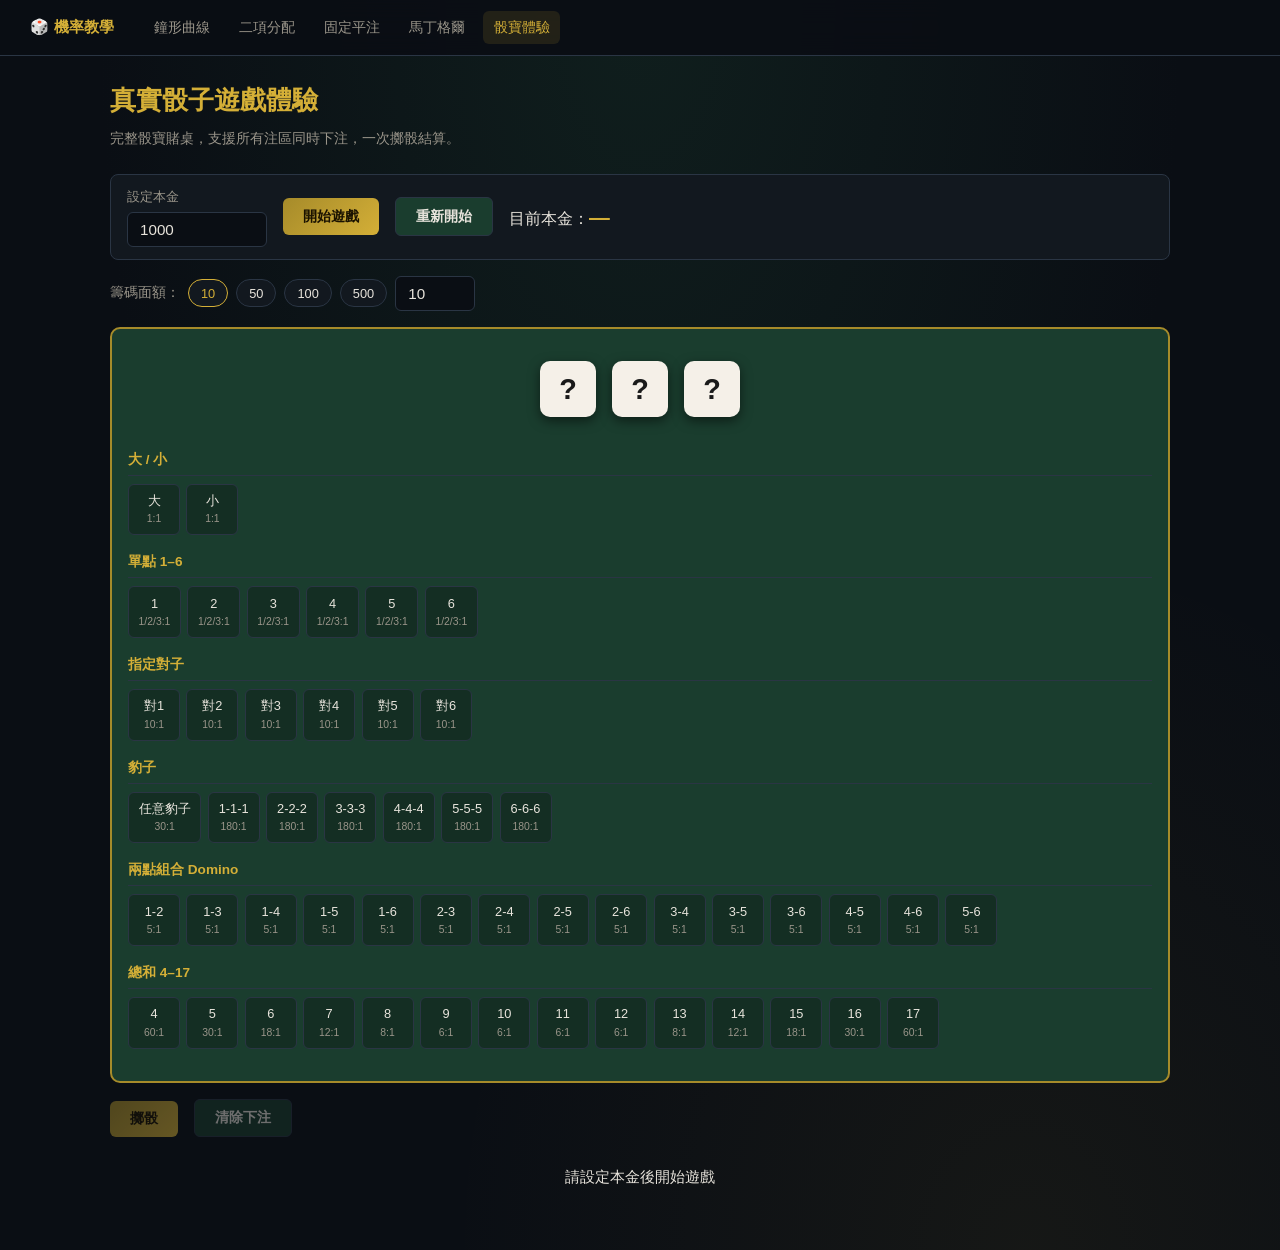
==== modules/sicbo3.html @ c29eff12 "建立機率統計教學互動網站：五大模組、深色賭場風、骰寶引擎 Co-authored-by: Cursor <cursoragent@cursor.com>" ====
<!DOCTYPE html>
<html lang="zh-TW">
<head>
  <meta charset="UTF-8">
  <meta name="viewport" content="width=device-width, initial-scale=1.0">
  <title>骰寶體驗 — 機率教學</title>
  <link rel="stylesheet" href="../css/style.css">
</head>
<body data-depth="module">
  <div class="container">
    <h1 class="page-title">真實骰子遊戲體驗</h1>
    <p class="page-desc">完整骰寶賭桌，支援所有注區同時下注，一次擲骰結算。</p>

    <div class="bankroll-bar">
      <div class="form-group">
        <label for="bankroll-input">設定本金</label>
        <input type="number" id="bankroll-input" min="100" value="1000">
      </div>
      <button class="btn btn-primary" id="btn-start">開始遊戲</button>
      <button class="btn btn-secondary" id="btn-reset">重新開始</button>
      <div>目前本金：<span class="bankroll-amount" id="bankroll">—</span></div>
    </div>

    <div class="chip-input-row">
      <span style="font-size:0.85rem;color:var(--text-muted)">籌碼面額：</span>
      <button class="chip-btn selected" data-chip="10">10</button>
      <button class="chip-btn" data-chip="50">50</button>
      <button class="chip-btn" data-chip="100">100</button>
      <button class="chip-btn" data-chip="500">500</button>
      <input type="number" id="chip-value" min="1" value="10" style="width:80px">
    </div>

    <div class="sicbo-table">
      <div class="dice-display">
        <div class="die" id="die1">?</div>
        <div class="die" id="die2">?</div>
        <div class="die" id="die3">?</div>
      </div>
      <div id="bet-table"></div>
    </div>

    <div class="control-row" style="margin-bottom:1rem">
      <button class="btn btn-primary" id="btn-roll" disabled>擲骰</button>
      <button class="btn btn-secondary" id="btn-clear" disabled>清除下注</button>
    </div>
    <div class="result-msg" id="result-msg">請設定本金後開始遊戲</div>
  </div>
  <script src="../js/main.js"></script>
  <script src="../js/sicbo-engine.js"></script>
  <script src="../js/modules/sicbo-game.js"></script>
</body>
</html>
---- css/style.css ----
/* 深色賭場風 — 機率統計教學網站 */
:root {
  --bg-deep: #0a0e14;
  --bg-card: #12181f;
  --bg-felt: #1a3d2e;
  --bg-felt-light: #245a42;
  --gold: #d4af37;
  --gold-dim: #a68b2a;
  --text: #e8e4dc;
  --text-muted: #9a958a;
  --accent-red: #c94a4a;
  --accent-green: #4caf7a;
  --border: #2a3544;
  --shadow: rgba(0, 0, 0, 0.5);
  --radius: 10px;
  --nav-h: 56px;
}

*, *::before, *::after { box-sizing: border-box; margin: 0; padding: 0; }

html { scroll-behavior: smooth; }

body {
  font-family: "Segoe UI", "Microsoft JhengHei", "PingFang TC", sans-serif;
  background: var(--bg-deep);
  background-image:
    radial-gradient(ellipse at 50% 0%, rgba(26, 61, 46, 0.35) 0%, transparent 60%),
    radial-gradient(ellipse at 80% 100%, rgba(212, 175, 55, 0.06) 0%, transparent 40%);
  color: var(--text);
  min-height: 100vh;
  line-height: 1.6;
}

/* ── 導航欄 ── */
.site-nav {
  position: sticky;
  top: 0;
  z-index: 100;
  height: var(--nav-h);
  background: rgba(10, 14, 20, 0.92);
  backdrop-filter: blur(12px);
  border-bottom: 1px solid var(--border);
  display: flex;
  align-items: center;
  padding: 0 1.25rem;
  gap: 0.5rem;
  overflow-x: auto;
  white-space: nowrap;
}

.site-nav .nav-brand {
  font-weight: 700;
  color: var(--gold);
  text-decoration: none;
  margin-right: 0.75rem;
  flex-shrink: 0;
  font-size: 0.95rem;
}

.site-nav a {
  color: var(--text-muted);
  text-decoration: none;
  padding: 0.35rem 0.65rem;
  border-radius: 6px;
  font-size: 0.85rem;
  transition: color 0.15s, background 0.15s;
  flex-shrink: 0;
}

.site-nav a:hover { color: var(--text); background: rgba(255,255,255,0.06); }
.site-nav a.active { color: var(--gold); background: rgba(212,175,55,0.12); }

/* ── 版面 ── */
.container {
  max-width: 1100px;
  margin: 0 auto;
  padding: 1.5rem 1.25rem 3rem;
}

.page-title {
  font-size: 1.6rem;
  color: var(--gold);
  margin-bottom: 0.35rem;
}

.page-desc {
  color: var(--text-muted);
  font-size: 0.9rem;
  margin-bottom: 1.5rem;
}

/* ── 首頁卡片 ── */
.module-grid {
  display: grid;
  grid-template-columns: repeat(auto-fill, minmax(200px, 1fr));
  gap: 1.25rem;
  margin-top: 1rem;
}

.module-card {
  display: block;
  background: var(--bg-card);
  border: 1px solid var(--border);
  border-radius: var(--radius);
  padding: 1.5rem 1.25rem;
  text-decoration: none;
  color: var(--text);
  transition: transform 0.2s, border-color 0.2s, box-shadow 0.2s;
  position: relative;
  overflow: hidden;
}

.module-card::before {
  content: "";
  position: absolute;
  top: 0; left: 0; right: 0;
  height: 3px;
  background: linear-gradient(90deg, var(--gold-dim), var(--gold), var(--gold-dim));
  opacity: 0.6;
}

.module-card:hover {
  transform: translateY(-3px);
  border-color: var(--gold-dim);
  box-shadow: 0 8px 24px var(--shadow);
}

.module-card .card-icon {
  font-size: 2rem;
  margin-bottom: 0.5rem;
}

.module-card h2 {
  font-size: 1.1rem;
  color: var(--gold);
  margin-bottom: 0.25rem;
}

.module-card p {
  font-size: 0.82rem;
  color: var(--text-muted);
}

/* ── 控制面板 ── */
.control-panel {
  background: var(--bg-card);
  border: 1px solid var(--border);
  border-radius: var(--radius);
  padding: 1.25rem;
  margin-bottom: 1.25rem;
}

.control-row {
  display: flex;
  flex-wrap: wrap;
  gap: 1rem;
  align-items: flex-end;
}

.form-group {
  display: flex;
  flex-direction: column;
  gap: 0.3rem;
}

.form-group label {
  font-size: 0.8rem;
  color: var(--text-muted);
}

input[type="number"],
input[type="text"],
select {
  background: var(--bg-deep);
  border: 1px solid var(--border);
  border-radius: 6px;
  color: var(--text);
  padding: 0.5rem 0.75rem;
  font-size: 0.95rem;
  width: 140px;
}

input:focus, select:focus {
  outline: none;
  border-color: var(--gold-dim);
}

.btn {
  display: inline-flex;
  align-items: center;
  justify-content: center;
  gap: 0.4rem;
  padding: 0.55rem 1.25rem;
  border: none;
  border-radius: 6px;
  font-size: 0.9rem;
  font-weight: 600;
  cursor: pointer;
  transition: background 0.15s, transform 0.1s;
}

.btn:active { transform: scale(0.97); }

.btn-primary {
  background: linear-gradient(135deg, var(--gold-dim), var(--gold));
  color: #1a1200;
}

.btn-primary:hover { filter: brightness(1.1); }

.btn-secondary {
  background: var(--bg-felt);
  color: var(--text);
  border: 1px solid var(--border);
}

.btn-secondary:hover { background: var(--bg-felt-light); }

.btn:disabled {
  opacity: 0.45;
  cursor: not-allowed;
}

/* ── 統計列 ── */
.stats-bar {
  display: flex;
  flex-wrap: wrap;
  gap: 1rem;
  margin-bottom: 1rem;
}

.stat-item {
  background: var(--bg-card);
  border: 1px solid var(--border);
  border-radius: 8px;
  padding: 0.65rem 1rem;
  min-width: 120px;
}

.stat-item .stat-label {
  font-size: 0.75rem;
  color: var(--text-muted);
}

.stat-item .stat-value {
  font-size: 1.15rem;
  font-weight: 700;
  color: var(--gold);
}

.stat-item .stat-value.positive { color: var(--accent-green); }
.stat-item .stat-value.negative { color: var(--accent-red); }

/* ── 圖表區 ── */
.chart-panel {
  background: var(--bg-card);
  border: 1px solid var(--border);
  border-radius: var(--radius);
  padding: 1rem;
  margin-bottom: 1.25rem;
  overflow: hidden;
}

.chart-panel svg { display: block; width: 100%; }

/* ── 鐘形曲線長條圖 ── */
.bell-chart {
  display: flex;
  align-items: flex-end;
  justify-content: center;
  gap: 1px;
  height: 280px;
  padding: 1rem 0.5rem 2rem;
  background: var(--bg-felt);
  border-radius: 8px;
  border: 1px solid var(--border);
  overflow-x: auto;
}

.bell-bar-wrap {
  display: flex;
  flex-direction: column;
  align-items: center;
  flex: 1;
  min-width: 0;
  max-width: 48px;
}

.bell-bar {
  width: 100%;
  max-width: 36px;
  background: linear-gradient(180deg, var(--gold), var(--gold-dim));
  border-radius: 3px 3px 0 0;
  min-height: 2px;
  transition: height 0.3s;
}

.bell-bar-wrap .bar-label {
  font-size: 0.65rem;
  color: var(--text-muted);
  margin-top: 4px;
  white-space: nowrap;
}

.bell-bar-wrap .bar-count {
  font-size: 0.6rem;
  color: var(--gold);
  margin-bottom: 2px;
  writing-mode: vertical-rl;
  transform: rotate(180deg);
  max-height: 60px;
  overflow: hidden;
}

.bell-chart.dense-mode .bar-count,
.bell-chart.dense-mode .bar-label { display: none; }

.bell-chart.dense-mode .bell-bar-wrap { max-width: 12px; }
.bell-chart.dense-mode .bell-bar { max-width: 10px; }

/* ── 硬幣卡片列表 ── */
.coin-list {
  display: flex;
  flex-direction: column;
  gap: 0.5rem;
  max-height: 500px;
  overflow-y: auto;
}

.coin-card {
  background: var(--bg-card);
  border: 1px solid var(--border);
  border-radius: 8px;
  padding: 0.75rem 1rem;
}

.coin-card-header {
  display: flex;
  justify-content: space-between;
  align-items: center;
  margin-bottom: 0.4rem;
}

.coin-card-header .heads-count {
  font-weight: 700;
  color: var(--gold);
}

.coin-card-header .prob {
  font-size: 0.85rem;
  color: var(--text-muted);
}

.progress-bar {
  height: 8px;
  background: var(--bg-deep);
  border-radius: 4px;
  overflow: hidden;
}

.progress-fill {
  height: 100%;
  background: linear-gradient(90deg, var(--bg-felt-light), var(--accent-green));
  border-radius: 4px;
  transition: width 0.3s;
}

.coin-combos {
  margin-top: 0.5rem;
  font-size: 0.78rem;
  color: var(--text-muted);
  word-break: break-all;
  max-height: 80px;
  overflow-y: auto;
}

.mode-badge {
  display: inline-block;
  background: rgba(212,175,55,0.15);
  color: var(--gold);
  font-size: 0.75rem;
  padding: 0.2rem 0.6rem;
  border-radius: 4px;
  margin-bottom: 0.75rem;
}

/* ── 骰寶賭桌 (sicbo3) ── */
.sicbo-table {
  background: var(--bg-felt);
  border: 2px solid var(--gold-dim);
  border-radius: var(--radius);
  padding: 1rem;
  margin-bottom: 1rem;
}

.dice-display {
  display: flex;
  justify-content: center;
  gap: 1rem;
  padding: 1rem;
  margin-bottom: 1rem;
}

.die {
  width: 56px;
  height: 56px;
  background: #f5f0e8;
  border-radius: 10px;
  display: flex;
  align-items: center;
  justify-content: center;
  font-size: 1.8rem;
  font-weight: 800;
  color: #1a1a1a;
  box-shadow: 0 4px 12px var(--shadow);
  transition: transform 0.1s;
}

.die.rolling { animation: shake 0.09s infinite; }

@keyframes shake {
  0%, 100% { transform: rotate(-5deg) scale(1.05); }
  50% { transform: rotate(5deg) scale(0.95); }
}

.bankroll-bar {
  display: flex;
  flex-wrap: wrap;
  gap: 1rem;
  align-items: center;
  margin-bottom: 1rem;
  padding: 0.75rem 1rem;
  background: var(--bg-card);
  border-radius: 8px;
  border: 1px solid var(--border);
}

.bankroll-bar .bankroll-amount {
  font-size: 1.3rem;
  font-weight: 700;
  color: var(--gold);
}

.bet-section {
  margin-bottom: 1rem;
}

.bet-section h3 {
  font-size: 0.85rem;
  color: var(--gold);
  margin-bottom: 0.5rem;
  padding-bottom: 0.25rem;
  border-bottom: 1px solid var(--border);
}

.bet-grid {
  display: flex;
  flex-wrap: wrap;
  gap: 0.4rem;
}

.bet-cell {
  background: rgba(0,0,0,0.25);
  border: 1px solid var(--border);
  border-radius: 6px;
  padding: 0.4rem 0.6rem;
  cursor: pointer;
  font-size: 0.8rem;
  text-align: center;
  min-width: 52px;
  transition: background 0.15s, border-color 0.15s;
  user-select: none;
}

.bet-cell:hover { background: rgba(212,175,55,0.1); border-color: var(--gold-dim); }

.bet-cell.active {
  background: rgba(212,175,55,0.25);
  border-color: var(--gold);
  box-shadow: 0 0 8px rgba(212,175,55,0.3);
}

.bet-cell .bet-odds {
  display: block;
  font-size: 0.65rem;
  color: var(--text-muted);
}

.bet-cell .bet-stake {
  display: block;
  font-size: 0.7rem;
  color: var(--accent-green);
  margin-top: 2px;
}

.chip-input-row {
  display: flex;
  gap: 0.5rem;
  align-items: center;
  margin-bottom: 1rem;
  flex-wrap: wrap;
}

.chip-btn {
  padding: 0.35rem 0.75rem;
  background: var(--bg-card);
  border: 1px solid var(--border);
  border-radius: 20px;
  color: var(--text);
  cursor: pointer;
  font-size: 0.8rem;
}

.chip-btn:hover, .chip-btn.selected {
  border-color: var(--gold);
  color: var(--gold);
}

.result-msg {
  text-align: center;
  padding: 0.75rem;
  font-size: 0.95rem;
  min-height: 2.5rem;
}

.result-msg.win { color: var(--accent-green); }
.result-msg.lose { color: var(--accent-red); }

/* ── 響應式 ── */
@media (max-width: 600px) {
  .site-nav { padding: 0 0.75rem; }
  .module-grid { grid-template-columns: 1fr 1fr; }
  input[type="number"] { width: 100%; }
  .control-row { flex-direction: column; align-items: stretch; }
}
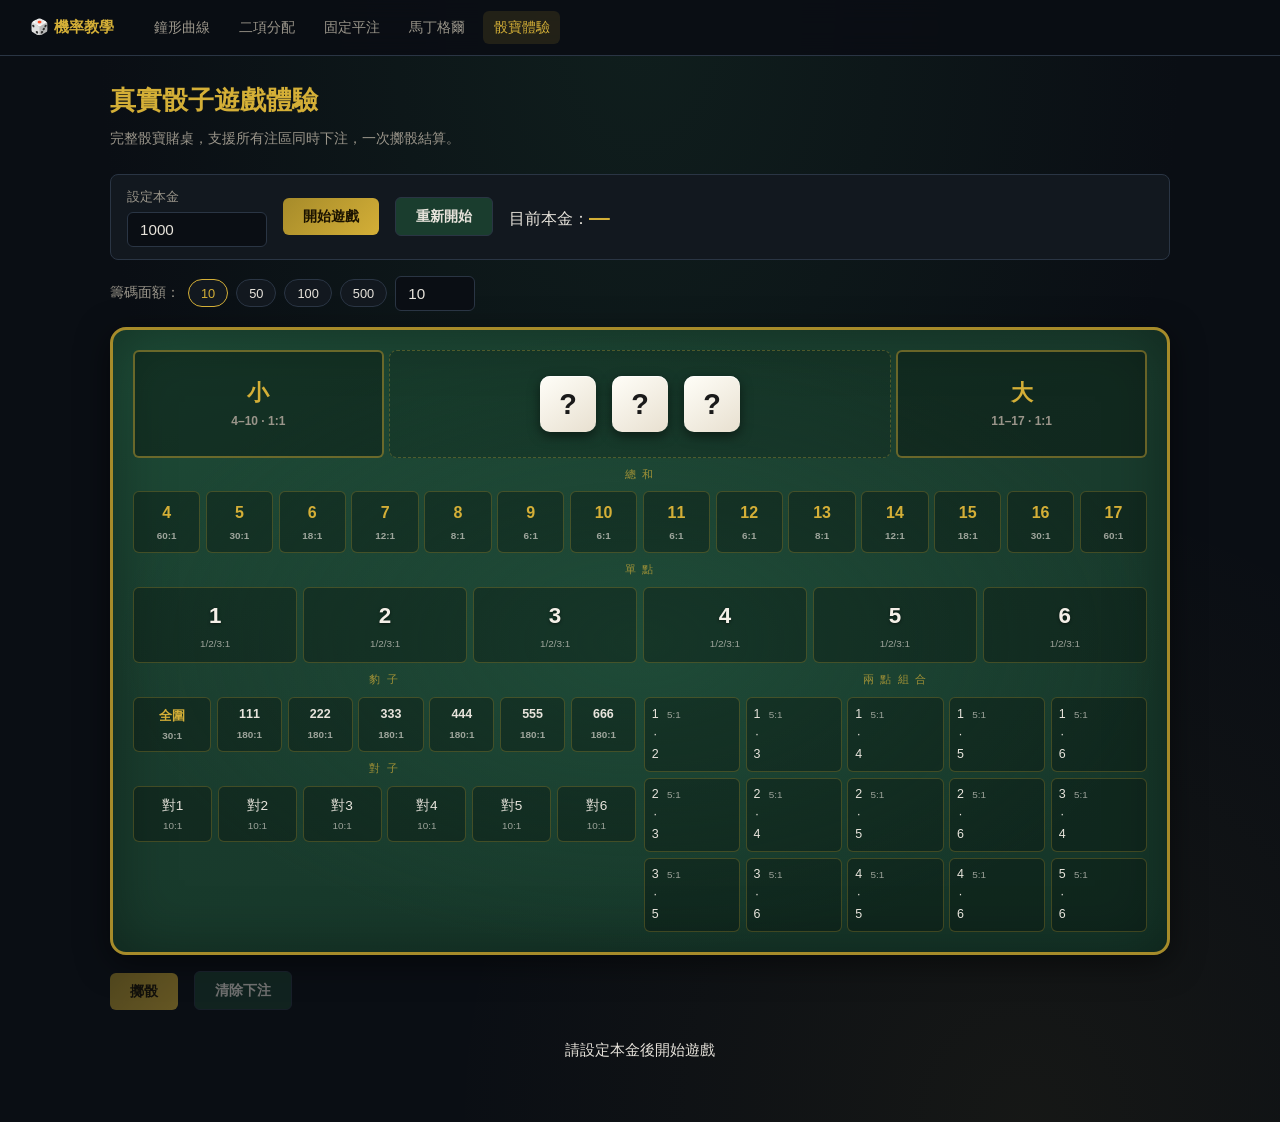
==== commit 11c46b3e: "修正鐘形曲線標籤、消除巢狀捲軸、重排骰寶真實賭桌布局 Co-authored-by: Cursor <cursoragent@cursor.com>" ====
--- a/modules/sicbo3.html
+++ b/modules/sicbo3.html
@@ -31,11 +31,6 @@
     </div>
 
     <div class="sicbo-table">
-      <div class="dice-display">
-        <div class="die" id="die1">?</div>
-        <div class="die" id="die2">?</div>
-        <div class="die" id="die3">?</div>
-      </div>
       <div id="bet-table"></div>
     </div>
 
--- a/css/style.css
+++ b/css/style.css
@@ -36,16 +36,15 @@
   position: sticky;
   top: 0;
   z-index: 100;
-  height: var(--nav-h);
+  min-height: var(--nav-h);
   background: rgba(10, 14, 20, 0.92);
   backdrop-filter: blur(12px);
   border-bottom: 1px solid var(--border);
   display: flex;
-  align-items: center;
-  padding: 0 1.25rem;
-  gap: 0.5rem;
-  overflow-x: auto;
-  white-space: nowrap;
+  flex-wrap: wrap;
+  align-items: center;
+  padding: 0.5rem 1.25rem;
+  gap: 0.35rem 0.5rem;
 }
 
 .site-nav .nav-brand {
@@ -267,23 +266,33 @@
 .bell-chart {
   display: flex;
   align-items: flex-end;
-  justify-content: center;
+  justify-content: stretch;
   gap: 1px;
-  height: 280px;
-  padding: 1rem 0.5rem 2rem;
+  min-height: 300px;
+  padding: 2rem 0.5rem 1.75rem;
   background: var(--bg-felt);
   border-radius: 8px;
   border: 1px solid var(--border);
-  overflow-x: auto;
 }
 
 .bell-bar-wrap {
   display: flex;
   flex-direction: column;
   align-items: center;
+  justify-content: flex-end;
   flex: 1;
   min-width: 0;
   max-width: 48px;
+  height: 240px;
+}
+
+.bell-bar-stack {
+  display: flex;
+  flex-direction: column;
+  align-items: center;
+  justify-content: flex-end;
+  width: 100%;
+  flex: 1;
 }
 
 .bell-bar {
@@ -298,33 +307,33 @@
 .bell-bar-wrap .bar-label {
   font-size: 0.65rem;
   color: var(--text-muted);
-  margin-top: 4px;
+  margin-top: 6px;
+  flex-shrink: 0;
+}
+
+.bell-bar-wrap .bar-count {
+  font-size: 0.58rem;
+  color: var(--gold);
+  margin-bottom: 3px;
+  text-align: center;
   white-space: nowrap;
-}
-
-.bell-bar-wrap .bar-count {
-  font-size: 0.6rem;
-  color: var(--gold);
-  margin-bottom: 2px;
-  writing-mode: vertical-rl;
-  transform: rotate(180deg);
-  max-height: 60px;
-  overflow: hidden;
+  line-height: 1.2;
+  flex-shrink: 0;
+  max-width: 100%;
+  overflow: visible;
 }
 
 .bell-chart.dense-mode .bar-count,
 .bell-chart.dense-mode .bar-label { display: none; }
 
-.bell-chart.dense-mode .bell-bar-wrap { max-width: 12px; }
-.bell-chart.dense-mode .bell-bar { max-width: 10px; }
+.bell-chart.dense-mode .bell-bar-wrap { max-width: none; }
+.bell-chart.dense-mode .bell-bar { max-width: 100%; }
 
 /* ── 硬幣卡片列表 ── */
 .coin-list {
   display: flex;
   flex-direction: column;
   gap: 0.5rem;
-  max-height: 500px;
-  overflow-y: auto;
 }
 
 .coin-card {
@@ -370,8 +379,7 @@
   font-size: 0.78rem;
   color: var(--text-muted);
   word-break: break-all;
-  max-height: 80px;
-  overflow-y: auto;
+  line-height: 1.5;
 }
 
 .mode-badge {
@@ -386,25 +394,29 @@
 
 /* ── 骰寶賭桌 (sicbo3) ── */
 .sicbo-table {
-  background: var(--bg-felt);
-  border: 2px solid var(--gold-dim);
-  border-radius: var(--radius);
-  padding: 1rem;
+  background:
+    radial-gradient(ellipse at center, rgba(36, 90, 66, 0.5) 0%, transparent 70%),
+    linear-gradient(160deg, #1e4d38 0%, var(--bg-felt) 40%, #153528 100%);
+  border: 3px solid var(--gold-dim);
+  border-radius: 16px;
+  padding: 1.25rem;
   margin-bottom: 1rem;
+  box-shadow:
+    inset 0 0 60px rgba(0, 0, 0, 0.35),
+    0 8px 32px var(--shadow);
 }
 
 .dice-display {
   display: flex;
   justify-content: center;
   gap: 1rem;
-  padding: 1rem;
-  margin-bottom: 1rem;
+  padding: 0.5rem 1rem 1rem;
 }
 
 .die {
   width: 56px;
   height: 56px;
-  background: #f5f0e8;
+  background: linear-gradient(145deg, #fffef8, #e8e0d0);
   border-radius: 10px;
   display: flex;
   align-items: center;
@@ -412,7 +424,7 @@
   font-size: 1.8rem;
   font-weight: 800;
   color: #1a1a1a;
-  box-shadow: 0 4px 12px var(--shadow);
+  box-shadow: 0 4px 12px var(--shadow), inset 0 1px 0 rgba(255,255,255,0.8);
   transition: transform 0.1s;
 }
 
@@ -421,6 +433,194 @@
 @keyframes shake {
   0%, 100% { transform: rotate(-5deg) scale(1.05); }
   50% { transform: rotate(5deg) scale(0.95); }
+}
+
+/* 真實賭桌布局 */
+.felt-layout {
+  display: flex;
+  flex-direction: column;
+  gap: 0.35rem;
+}
+
+.felt-row {
+  display: grid;
+  gap: 0.35rem;
+}
+
+.felt-row-top {
+  grid-template-columns: 1fr 2fr 1fr;
+}
+
+.felt-row-totals {
+  grid-template-columns: repeat(14, 1fr);
+}
+
+.felt-row-singles {
+  grid-template-columns: repeat(6, 1fr);
+}
+
+.felt-main {
+  display: grid;
+  grid-template-columns: 1fr 1fr;
+  gap: 0.5rem;
+}
+
+.felt-left-col,
+.felt-right-col {
+  display: flex;
+  flex-direction: column;
+  gap: 0.35rem;
+}
+
+.felt-triples {
+  display: grid;
+  grid-template-columns: 1.2fr repeat(6, 1fr);
+  gap: 0.35rem;
+}
+
+.felt-pairs {
+  display: grid;
+  grid-template-columns: repeat(6, 1fr);
+  gap: 0.35rem;
+}
+
+.felt-domino {
+  display: grid;
+  grid-template-columns: repeat(5, 1fr);
+  gap: 0.35rem;
+}
+
+.bet-cell {
+  background: rgba(0, 0, 0, 0.28);
+  border: 1px solid rgba(212, 175, 55, 0.25);
+  border-radius: 6px;
+  padding: 0.45rem 0.35rem;
+  cursor: pointer;
+  font-size: 0.82rem;
+  text-align: center;
+  transition: background 0.15s, border-color 0.15s, box-shadow 0.15s;
+  user-select: none;
+  position: relative;
+}
+
+.bet-cell:hover {
+  background: rgba(212, 175, 55, 0.12);
+  border-color: var(--gold-dim);
+}
+
+.bet-cell.active {
+  background: rgba(212, 175, 55, 0.28);
+  border-color: var(--gold);
+  box-shadow: 0 0 10px rgba(212, 175, 55, 0.35);
+}
+
+.bet-cell .bet-odds {
+  display: block;
+  font-size: 0.62rem;
+  color: rgba(232, 228, 220, 0.65);
+  margin-top: 2px;
+}
+
+.bet-cell .bet-stake {
+  display: block;
+  font-size: 0.68rem;
+  color: var(--accent-green);
+  font-weight: 700;
+  margin-top: 3px;
+}
+
+/* 大 / 小 — 賭桌角落大注區 */
+.bet-cell.felt-bs {
+  font-size: 1.35rem;
+  font-weight: 800;
+  color: var(--gold);
+  padding: 1.5rem 0.5rem;
+  border-width: 2px;
+  border-color: rgba(212, 175, 55, 0.45);
+  background: rgba(0, 0, 0, 0.32);
+  display: flex;
+  flex-direction: column;
+  align-items: center;
+  justify-content: center;
+  min-height: 90px;
+}
+
+.bet-cell.felt-bs .bet-odds {
+  font-size: 0.75rem;
+  color: var(--text-muted);
+}
+
+/* 中央骰子區 */
+.felt-dice-zone {
+  display: flex;
+  align-items: center;
+  justify-content: center;
+  background: rgba(0, 0, 0, 0.18);
+  border: 1px dashed rgba(212, 175, 55, 0.3);
+  border-radius: 8px;
+  min-height: 90px;
+}
+
+.felt-dice-zone .dice-display {
+  padding: 0.25rem;
+  margin: 0;
+}
+
+/* 總和注區 */
+.bet-cell.felt-total {
+  font-weight: 700;
+  font-size: 0.9rem;
+  padding: 0.5rem 0.2rem;
+}
+
+.bet-cell.felt-total .bet-sum {
+  display: block;
+  font-size: 1rem;
+  color: var(--gold);
+}
+
+/* 單點 — 骰面造型 */
+.bet-cell.felt-single {
+  padding: 0.65rem 0.3rem;
+}
+
+.bet-cell.felt-single .die-face {
+  display: block;
+  font-size: 1.4rem;
+  font-weight: 800;
+  color: #f5f0e8;
+  text-shadow: 0 1px 3px rgba(0,0,0,0.5);
+}
+
+/* 豹子 */
+.bet-cell.felt-triple-any {
+  font-weight: 700;
+  color: var(--gold);
+}
+
+.bet-cell.felt-triple-spec {
+  font-size: 0.78rem;
+  font-weight: 600;
+}
+
+/* 對子 */
+.bet-cell.felt-pair {
+  font-size: 0.85rem;
+}
+
+/* Domino */
+.bet-cell.felt-domino {
+  font-size: 0.78rem;
+  padding: 0.4rem 0.25rem;
+}
+
+.felt-section-label {
+  grid-column: 1 / -1;
+  font-size: 0.7rem;
+  color: rgba(212, 175, 55, 0.7);
+  text-align: center;
+  letter-spacing: 0.15em;
+  padding: 0.15rem 0;
 }
 
 .bankroll-bar {
@@ -439,58 +639,6 @@
   font-size: 1.3rem;
   font-weight: 700;
   color: var(--gold);
-}
-
-.bet-section {
-  margin-bottom: 1rem;
-}
-
-.bet-section h3 {
-  font-size: 0.85rem;
-  color: var(--gold);
-  margin-bottom: 0.5rem;
-  padding-bottom: 0.25rem;
-  border-bottom: 1px solid var(--border);
-}
-
-.bet-grid {
-  display: flex;
-  flex-wrap: wrap;
-  gap: 0.4rem;
-}
-
-.bet-cell {
-  background: rgba(0,0,0,0.25);
-  border: 1px solid var(--border);
-  border-radius: 6px;
-  padding: 0.4rem 0.6rem;
-  cursor: pointer;
-  font-size: 0.8rem;
-  text-align: center;
-  min-width: 52px;
-  transition: background 0.15s, border-color 0.15s;
-  user-select: none;
-}
-
-.bet-cell:hover { background: rgba(212,175,55,0.1); border-color: var(--gold-dim); }
-
-.bet-cell.active {
-  background: rgba(212,175,55,0.25);
-  border-color: var(--gold);
-  box-shadow: 0 0 8px rgba(212,175,55,0.3);
-}
-
-.bet-cell .bet-odds {
-  display: block;
-  font-size: 0.65rem;
-  color: var(--text-muted);
-}
-
-.bet-cell .bet-stake {
-  display: block;
-  font-size: 0.7rem;
-  color: var(--accent-green);
-  margin-top: 2px;
 }
 
 .chip-input-row {
@@ -527,9 +675,20 @@
 .result-msg.lose { color: var(--accent-red); }
 
 /* ── 響應式 ── */
+@media (max-width: 768px) {
+  .felt-row-top { grid-template-columns: 1fr 1fr; }
+  .felt-row-top .felt-dice-zone { grid-column: 1 / -1; order: -1; }
+  .felt-row-totals { grid-template-columns: repeat(7, 1fr); }
+  .felt-main { grid-template-columns: 1fr; }
+  .felt-triples { grid-template-columns: repeat(4, 1fr); }
+  .felt-domino { grid-template-columns: repeat(3, 1fr); }
+}
+
 @media (max-width: 600px) {
-  .site-nav { padding: 0 0.75rem; }
+  .site-nav { padding: 0.5rem 0.75rem; }
   .module-grid { grid-template-columns: 1fr 1fr; }
   input[type="number"] { width: 100%; }
   .control-row { flex-direction: column; align-items: stretch; }
-}
+  .felt-row-singles { grid-template-columns: repeat(3, 1fr); }
+  .felt-pairs { grid-template-columns: repeat(3, 1fr); }
+}
